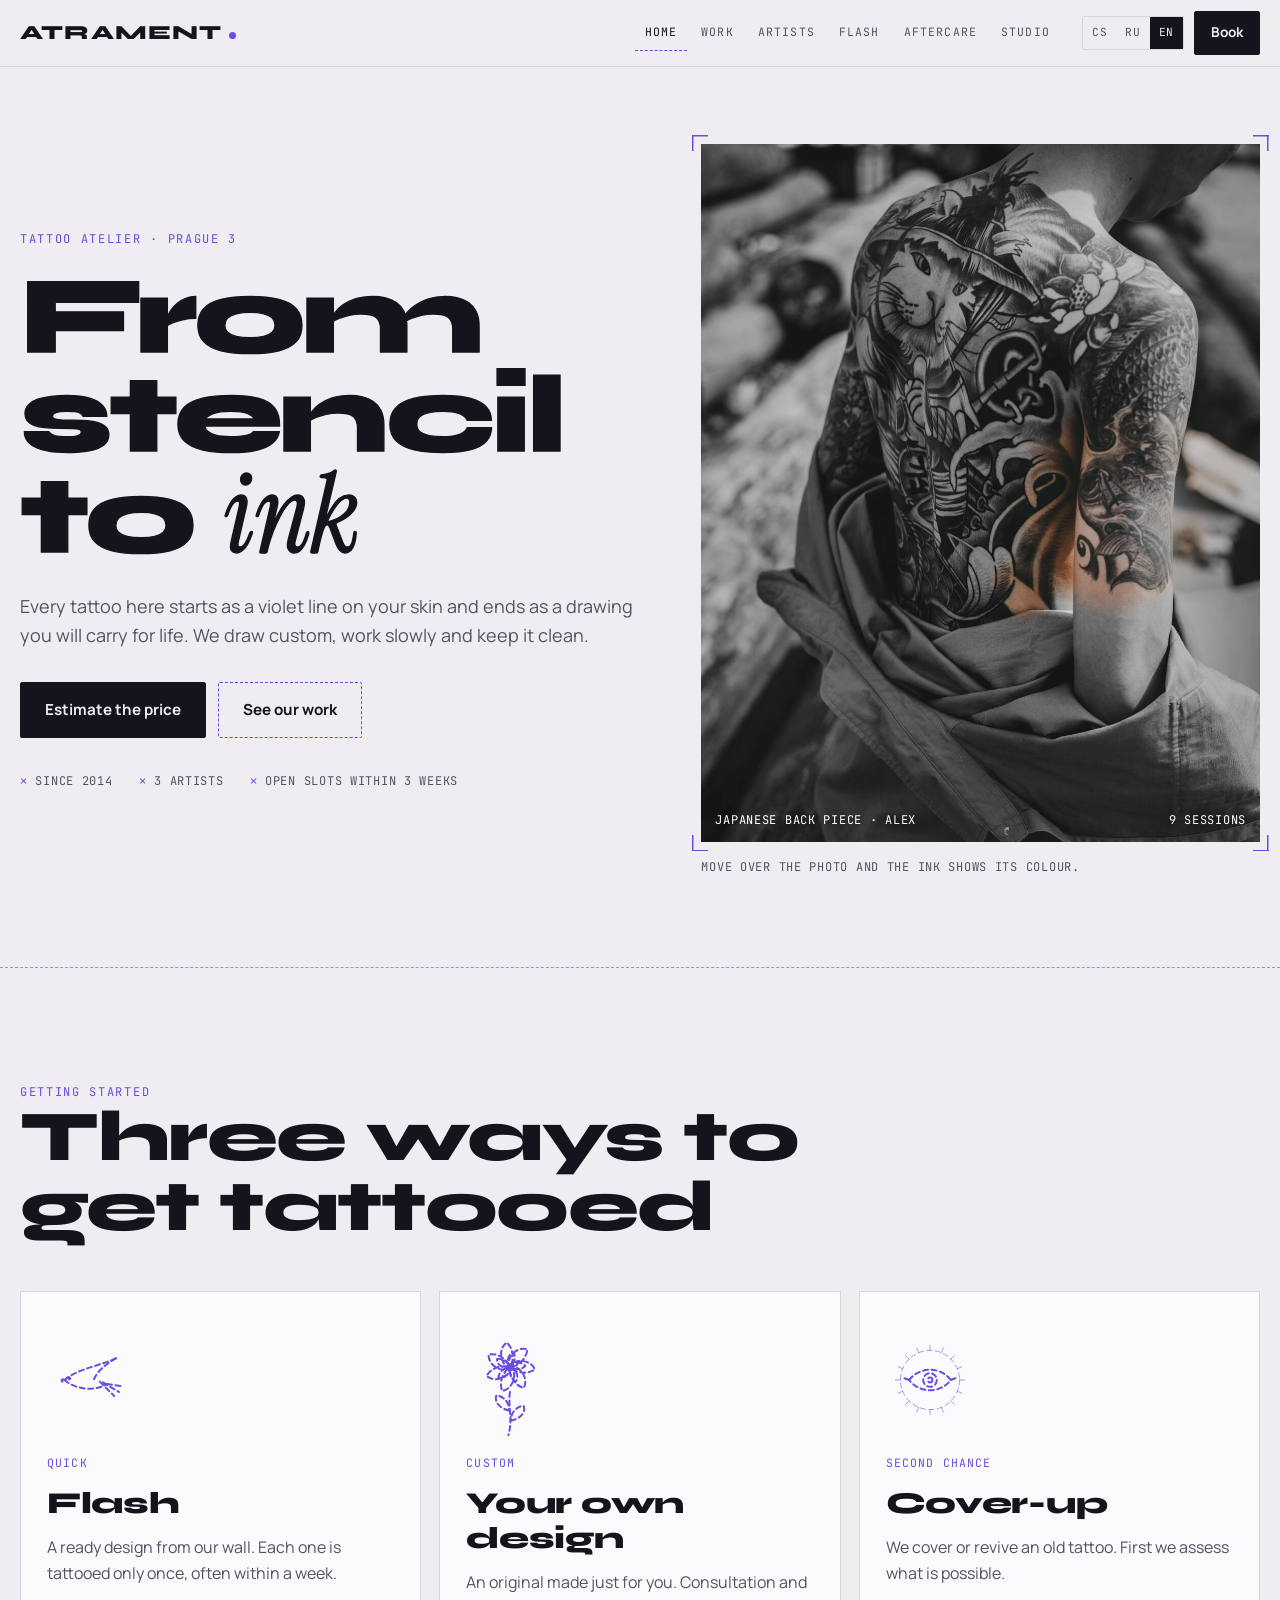
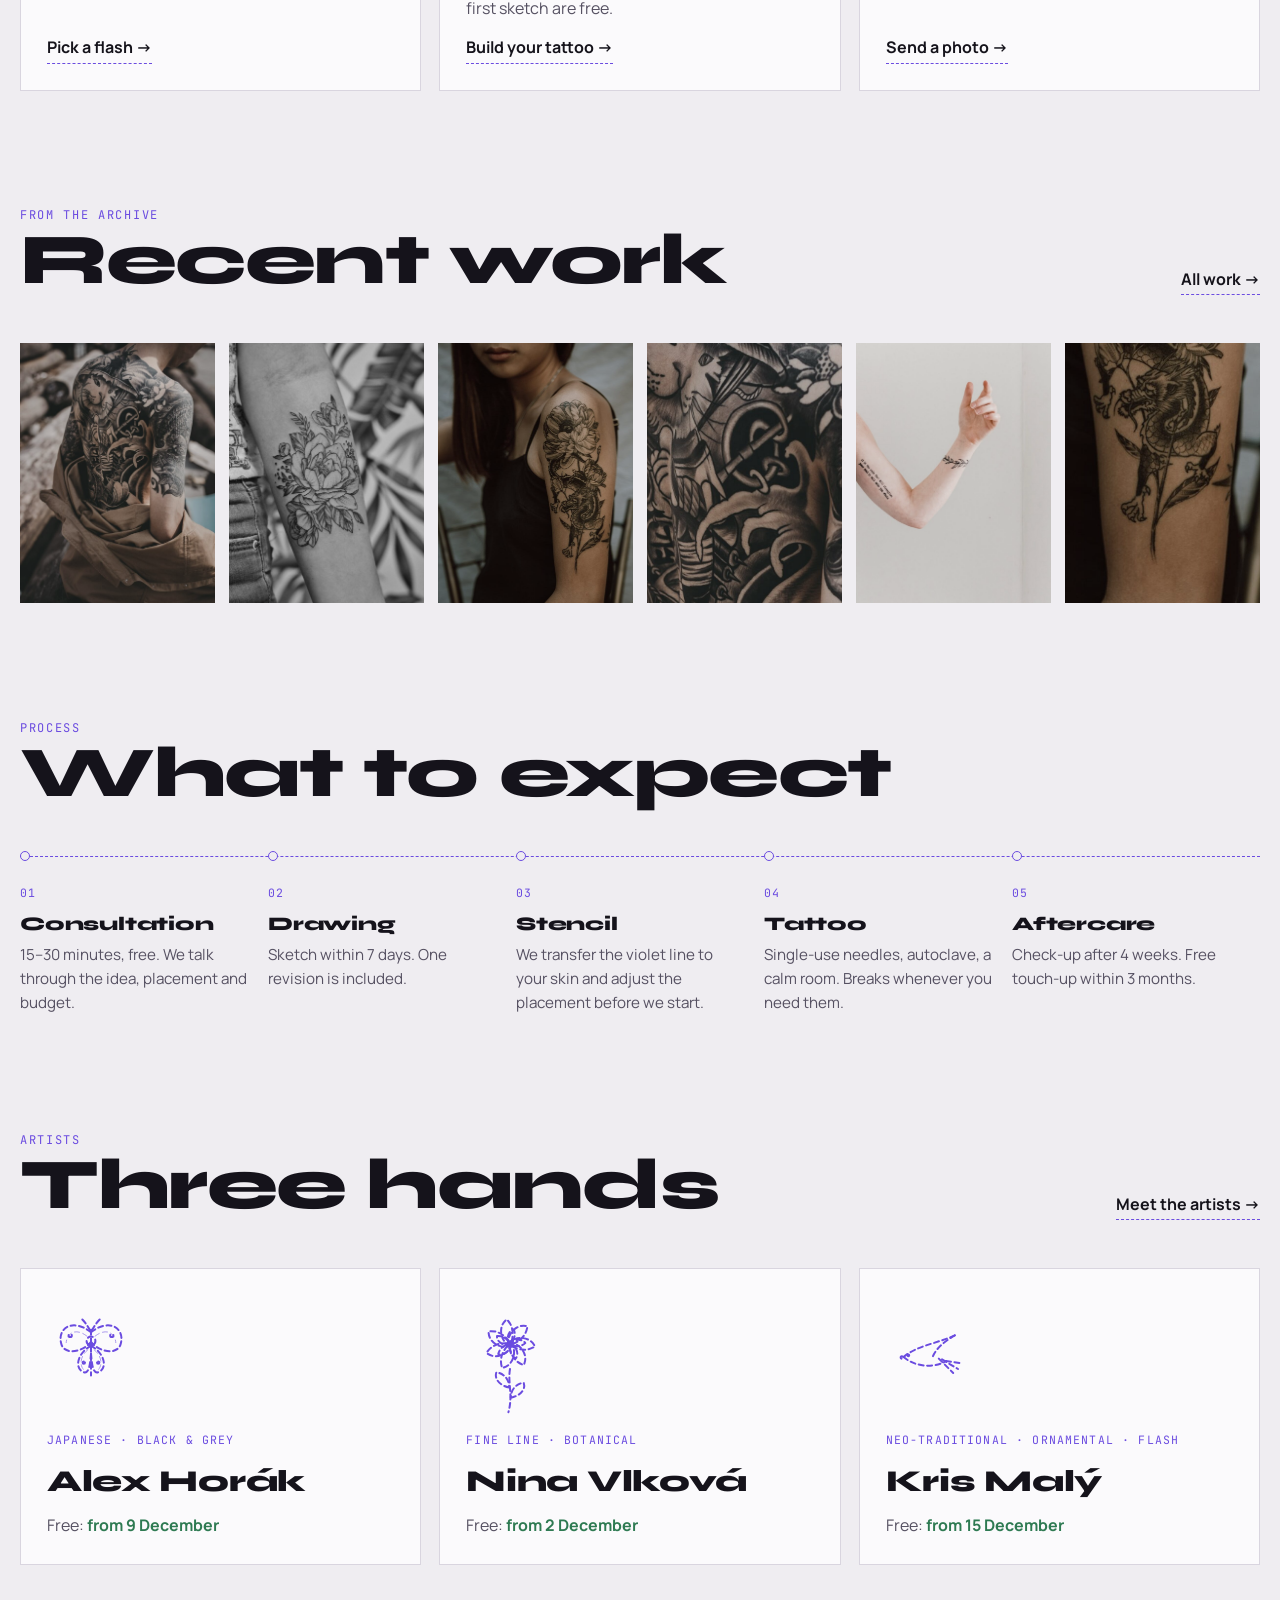
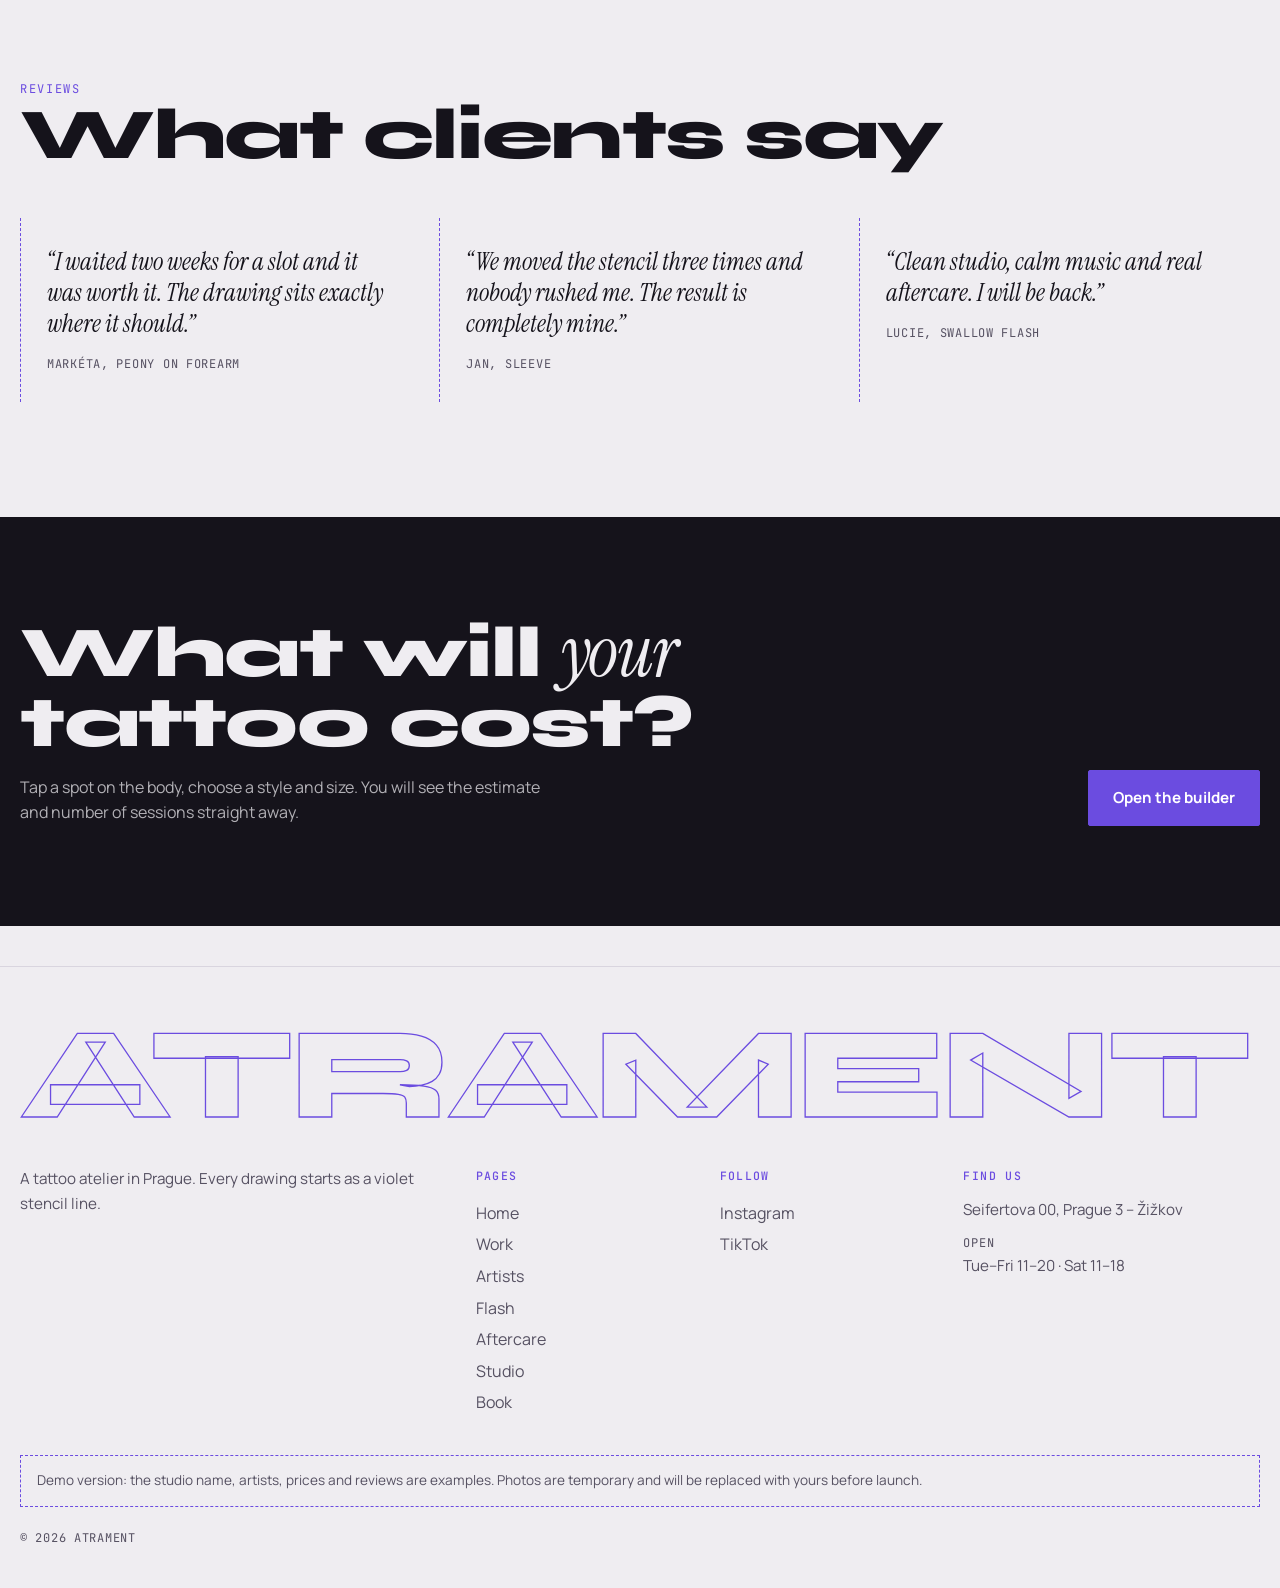
==== atrament/index.html @ 7d3542bd "Add multi-page "Atrament" tattoo atelier site Seven pages sharing one design system built on the ste" ====
<!doctype html>
<html lang="cs">
<head>
<meta charset="utf-8">
<meta name="viewport" content="width=device-width,initial-scale=1,viewport-fit=cover">
<title>Atrament</title>
<meta name="claude:viewport-fit-sides" content="cover">
<meta name="description" content="Atrament – tetovací ateliér v Praze 3. Kresby na míru, flash, cover-up. Spočítejte si cenu tetování online.">
<link rel="preconnect" href="https://fonts.googleapis.com"><link rel="preconnect" href="https://fonts.gstatic.com" crossorigin>
<link rel="stylesheet" href="https://fonts.googleapis.com/css2?family=Instrument+Serif:ital@0;1&family=JetBrains+Mono:wght@400;500&family=Manrope:wght@400;500;600;700&family=Syne:wght@700;800&display=swap">
<link rel="stylesheet" href="assets/site.css">
</head>
<body data-page="home">
<div id="hdr"></div>
<main>
  <section class="wrap hero">
    <div>
      <p class="kick" data-i="home.kick">Tetovací ateliér · Praha 3</p>
      <h1 class="inkfill" data-i="home.h1">Od stencilu<br>k <em>inkoustu</em></h1>
      <p class="lead" data-i="home.lead"></p>
      <div class="hero-actions">
        <a class="btn" href="rezervace.html" data-i="home.cta1">Spočítat cenu</a>
        <a class="btn line" href="prace.html" data-i="home.cta2">Prohlédnout práce</a>
      </div>
      <p class="hero-facts mono" id="facts"></p>
    </div>
    <figure style="margin:0">
      <div class="reg">
        <div class="reveal" id="reveal">
          <img class="bw" src="img/hero.jpg" alt="" style="object-position:50% 28%">
          <img class="col" id="revealCol" src="img/hero.jpg" alt="Japonský hřbet a rukáv" style="object-position:50% 28%">
          <div class="reveal-cap mono"><span data-i="home.cap_l"></span><span data-i="home.cap_r"></span></div>
        </div>
      </div>
      <figcaption class="hint mono" data-i="home.hint"></figcaption>
    </figure>
  </section>

  <hr class="rule">

  <section class="wrap section">
    <div class="section-head"><div><p class="kick" data-i="home.paths_kick"></p><h2 data-i="home.paths_h"></h2></div></div>
    <div class="paths">
      <a class="path" href="flash.html"><div class="art" data-art="swallow"></div><span class="tag" data-i="home.p1_tag"></span><h3 data-i="home.p1_h"></h3><p data-i="home.p1_p"></p><span class="go link" data-i="home.p1_go"></span></a>
      <a class="path" href="rezervace.html"><div class="art" data-art="peony"></div><span class="tag" data-i="home.p2_tag"></span><h3 data-i="home.p2_h"></h3><p data-i="home.p2_p"></p><span class="go link" data-i="home.p2_go"></span></a>
      <a class="path" href="rezervace.html"><div class="art" data-art="eye"></div><span class="tag" data-i="home.p3_tag"></span><h3 data-i="home.p3_h"></h3><p data-i="home.p3_p"></p><span class="go link" data-i="home.p3_go"></span></a>
    </div>
  </section>

  <section class="wrap section" style="padding-top:0">
    <div class="section-head"><div><p class="kick" data-i="home.works_kick"></p><h2 data-i="home.works_h"></h2></div><a class="link" href="prace.html" data-i="home.works_all"></a></div>
    <div class="strip" id="strip"></div>
  </section>

  <section class="wrap section" style="padding-top:0">
    <div class="section-head"><div><p class="kick" data-i="home.proc_kick"></p><h2 data-i="home.proc_h"></h2></div></div>
    <ol class="steps" id="steps"></ol>
  </section>

  <section class="wrap section" style="padding-top:0">
    <div class="section-head"><div><p class="kick" data-i="home.art_kick"></p><h2 data-i="home.art_h"></h2></div><a class="link" href="mistri.html" data-i="home.art_all"></a></div>
    <div class="paths" id="team"></div>
  </section>

  <section class="wrap section" style="padding-top:0">
    <div class="section-head"><div><p class="kick" data-i="home.rev_kick"></p><h2 data-i="home.rev_h"></h2></div></div>
    <div class="quotes" id="quotes"></div>
  </section>

  <section class="cta-band">
    <div class="wrap in">
      <div><h2 data-i="home.cta_h"></h2><p data-i="home.cta_p"></p></div>
      <a class="btn" href="rezervace.html" data-i="home.cta_btn"></a>
    </div>
  </section>
</main>
<div id="ftr"></div>

<script src="assets/i18n.js"></script>
<script src="assets/art.js"></script>
<script>
window.renderPage=function(t,lang){
  var A=window.ATR,h=t.home,Q={cs:["„","“"],ru:["«","»"],en:["“","”"]}[lang];
  document.querySelectorAll("[data-art]").forEach(function(el){el.innerHTML=ART(el.getAttribute("data-art"));});
  document.getElementById("facts").innerHTML=h.facts.map(function(f){return "<span>"+f+"</span>";}).join("");
  var pick=["sleeve","peony","floral","cat","botanic","dragon"];
  document.getElementById("strip").innerHTML=pick.map(function(id){var w=A.data.works.filter(function(x){return x.id===id;})[0];return '<a href="prace.html#'+id+'" aria-label="'+A.esc(t.workData[id][0])+'"><img src="img/'+w.img+'" alt="'+A.esc(t.workData[id][0])+'" loading="lazy"></a>';}).join("");
  document.getElementById("steps").innerHTML=h.steps.map(function(s,i){return '<li><span class="n">0'+(i+1)+'</span><h3>'+s[0]+'</h3><p>'+s[1]+'</p></li>';}).join("");
  document.getElementById("team").innerHTML=A.data.artists.map(function(a){var d=t.artistData[a.id];return '<a class="path" href="mistri.html#'+a.id+'"><div class="art">'+ART(a.motif)+'</div><span class="tag">'+d.role+'</span><h3>'+a.name+'</h3><p>'+h.free_from+': <b style="color:var(--ok)">'+d.free+'</b></p></a>';}).join("");
  document.getElementById("quotes").innerHTML=h.reviews.map(function(q){return '<figure class="quote" style="margin:0"><p>'+Q[0]+q[0]+Q[1]+'</p><footer class="mono">'+q[1]+'</footer></figure>';}).join("");
  initReveal();
};
var revealOn=false;
function initReveal(){
  if(revealOn)return;revealOn=true;
  var box=document.getElementById("reveal"),col=document.getElementById("revealCol");
  var reduce=window.matchMedia&&matchMedia("(prefers-reduced-motion: reduce)").matches;
  var hovering=false,t0=performance.now();
  function set(x,y){col.style.setProperty("--x",x+"px");col.style.setProperty("--y",y+"px");}
  box.addEventListener("pointermove",function(e){var r=box.getBoundingClientRect();hovering=true;set(e.clientX-r.left,e.clientY-r.top);});
  box.addEventListener("pointerleave",function(){hovering=false;});
  if(reduce)return;
  (function drift(now){if(!hovering){var r=box.getBoundingClientRect(),k=(now-t0)/1000;set(r.width*(.55+.2*Math.sin(k*.55)),r.height*(.42+.18*Math.cos(k*.43)));}requestAnimationFrame(drift);})(t0);
}
</script>
<script src="assets/site.js"></script>
</body>
</html>
---- atrament/assets/site.css ----
/* Layout: a stencil transfer sheet. Editorial grid, registration marks around images,
   violet transfer lines that get "inked" black on interaction. */
:root{
  --ground:#efedf1; --paper:#fbfafc; --ink:#15131b; --ink-2:#565162; --line:#d9d5df;
  --stencil:#6b4ce0; --stencil-soft:#6b4ce01f; --ok:#2e7a52; --muted:#a29cad;
  --f-display:'Syne','Arial Black',system-ui,sans-serif;
  --f-serif:'Instrument Serif',Georgia,'Times New Roman',serif;
  --f-body:'Manrope',system-ui,-apple-system,'Segoe UI',sans-serif;
  --f-mono:'JetBrains Mono',ui-monospace,'SFMono-Regular',Menlo,monospace;
  --maxw:1240px;
  color-scheme:light;
}
@media (prefers-color-scheme:dark){
  :root:not([data-theme="light"]){--ground:#121017;--paper:#1b1822;--ink:#eeebf4;--ink-2:#a8a2b5;--line:#2e2a39;--stencil:#9c86ff;--stencil-soft:#9c86ff26;--ok:#5cc28c;--muted:#615b6e;color-scheme:dark}
}
:root[data-theme="dark"]{--ground:#121017;--paper:#1b1822;--ink:#eeebf4;--ink-2:#a8a2b5;--line:#2e2a39;--stencil:#9c86ff;--stencil-soft:#9c86ff26;--ok:#5cc28c;--muted:#615b6e;color-scheme:dark}

*,*::before,*::after{box-sizing:border-box}
html{scroll-behavior:smooth;-webkit-text-size-adjust:100%}
body{margin:0;background:var(--ground);color:var(--ink);font:400 16px/1.6 var(--f-body);overflow-x:hidden}
body::before{content:"";position:fixed;inset:0 0 auto;height:env(safe-area-inset-top,0px);z-index:60;background:var(--ground)}
img{max-width:100%;display:block}
a{color:inherit}
button,input,select,textarea{font:inherit;color:inherit}
:focus-visible{outline:2px dashed var(--stencil);outline-offset:3px}
h1,h2,h3{font-family:var(--f-display);font-weight:800;letter-spacing:-.02em;line-height:.98;margin:0;text-wrap:balance}
h2{font-size:clamp(2.2rem,5.6vw,4.6rem)}
h3{font-size:1.35rem;letter-spacing:-.01em;line-height:1.15}
p{margin:0}
em.s,.serif{font-family:var(--f-serif);font-style:italic;font-weight:400;letter-spacing:0}

.wrap{width:100%;padding-left:max(16px,env(safe-area-inset-left,0px),calc((100% - var(--maxw))/2));padding-right:max(16px,env(safe-area-inset-right,0px),calc((100% - var(--maxw))/2))}
.mono{font-family:var(--f-mono);font-size:.75rem;letter-spacing:.06em;text-transform:uppercase}
.kick{font-family:var(--f-mono);font-size:.75rem;letter-spacing:.14em;text-transform:uppercase;color:var(--stencil)}
.lead{font-size:1.125rem;color:var(--ink-2);max-width:60ch}
.section{padding-block:clamp(64px,9vw,120px)}
.section-head{display:grid;grid-template-columns:minmax(0,1fr) auto;align-items:end;gap:24px;margin-bottom:clamp(28px,4vw,48px)}
.section-head .lead{margin-top:14px}
.rule{border:0;border-top:1px dashed var(--stencil);opacity:.6;margin:0}

/* buttons */
.btn{display:inline-flex;align-items:center;justify-content:center;gap:10px;padding:15px 24px;border-radius:2px;border:1.5px solid var(--ink);background:var(--ink);color:var(--ground);font-weight:700;font-size:.95rem;text-decoration:none;cursor:pointer;transition:background .25s,border-color .25s,color .25s,transform .25s}
.btn:hover{background:var(--stencil);border-color:var(--stencil);color:#fff}
.btn.line{background:transparent;color:var(--ink);border:1.5px dashed var(--stencil)}
.btn.line:hover{border-style:solid;border-color:var(--ink);background:var(--ink);color:var(--ground)}
.btn.small{padding:10px 16px;font-size:.85rem}
.btn[disabled]{opacity:.45;cursor:not-allowed}
.link{font-weight:700;text-decoration:none;border-bottom:1.5px dashed var(--stencil);padding-bottom:2px}
.link:hover{border-bottom-style:solid;border-color:var(--ink)}

/* registration marks around framed images */
.reg{position:relative}
.reg::after{content:"";position:absolute;inset:-9px;pointer-events:none;
  background:
   linear-gradient(var(--stencil),var(--stencil)) left top/16px 1.5px no-repeat,
   linear-gradient(var(--stencil),var(--stencil)) left top/1.5px 16px no-repeat,
   linear-gradient(var(--stencil),var(--stencil)) right top/16px 1.5px no-repeat,
   linear-gradient(var(--stencil),var(--stencil)) right top/1.5px 16px no-repeat,
   linear-gradient(var(--stencil),var(--stencil)) left bottom/16px 1.5px no-repeat,
   linear-gradient(var(--stencil),var(--stencil)) left bottom/1.5px 16px no-repeat,
   linear-gradient(var(--stencil),var(--stencil)) right bottom/16px 1.5px no-repeat,
   linear-gradient(var(--stencil),var(--stencil)) right bottom/1.5px 16px no-repeat}

/* stencil -> ink headline fill */
.inkfill{color:transparent;-webkit-text-stroke:1.3px var(--stencil);
  background:linear-gradient(90deg,var(--ink) 0 50%,transparent 50% 100%);background-size:200% 100%;background-position:100% 0;
  -webkit-background-clip:text;background-clip:text;animation:inkin 1.9s .25s cubic-bezier(.65,.05,.25,1) forwards}
@keyframes inkin{to{background-position:0 0;-webkit-text-stroke-color:transparent}}

/* header */
.hdr{position:sticky;top:env(safe-area-inset-top,0px);z-index:50;background:color-mix(in srgb,var(--ground) 88%,transparent);backdrop-filter:blur(10px);-webkit-backdrop-filter:blur(10px);border-bottom:1px solid var(--line)}
.hdr-in{display:flex;align-items:center;gap:22px;min-height:66px}
.logo{font-family:var(--f-display);font-weight:800;font-size:1.25rem;letter-spacing:.06em;text-decoration:none;display:inline-flex;align-items:baseline;gap:6px}
.logo i{width:7px;height:7px;border-radius:50%;background:var(--stencil);display:inline-block}
.nav{display:flex;gap:4px;margin-left:auto;align-items:center}
.nav a{font-family:var(--f-mono);font-size:.72rem;letter-spacing:.1em;text-transform:uppercase;text-decoration:none;padding:8px 10px;color:var(--ink-2);border-bottom:1.5px solid transparent}
.nav a:hover{color:var(--ink)}
.nav a[aria-current="page"]{color:var(--ink);border-bottom:1.5px dashed var(--stencil)}
.hdr-tools{display:flex;align-items:center;gap:10px}
.lang{display:flex;border:1px solid var(--line);border-radius:2px}
.lang button{background:none;border:0;padding:7px 9px;font-family:var(--f-mono);font-size:.7rem;letter-spacing:.06em;cursor:pointer;color:var(--ink-2)}
.lang button[aria-pressed="true"]{background:var(--ink);color:var(--ground)}
.mnav{position:fixed;left:0;right:0;bottom:0;top:calc(env(safe-area-inset-top,0px) + 67px);z-index:49;background:var(--ground);overflow:auto;padding-block:20px 40px}
.mnav-in{display:grid}
.mnav a{font-family:var(--f-display);font-weight:800;font-size:clamp(2rem,9vw,2.6rem);letter-spacing:-.02em;text-decoration:none;padding:8px 0;border-bottom:1px dashed var(--line)}
.mnav a[aria-current="page"],.mnav .mnav-book{color:var(--stencil)}
body.menu-open{overflow:hidden}
.mnav-lang{margin-top:28px;justify-self:start}
@media (max-width:420px){.hdr-tools .lang{display:none}}
.menu-btn{display:none;background:none;border:1.5px dashed var(--stencil);padding:8px 12px;font-family:var(--f-mono);font-size:.72rem;letter-spacing:.1em;text-transform:uppercase;cursor:pointer}

/* footer */
.ftr{border-top:1px solid var(--line);padding-block:56px 40px;margin-top:40px}
.ftr-word{overflow:hidden;white-space:nowrap;font-family:var(--f-display);font-weight:800;font-size:clamp(2rem,10.2vw,8.6rem);line-height:.8;letter-spacing:-.03em;color:transparent;-webkit-text-stroke:1.3px var(--stencil);margin-bottom:40px;user-select:none}
.ftr-grid{display:grid;grid-template-columns:2fr 1fr 1fr 1.4fr;gap:32px}
.ftr-grid h4{font-family:var(--f-mono);font-size:.72rem;letter-spacing:.12em;text-transform:uppercase;color:var(--stencil);margin:0 0 12px;font-weight:500}
.ftr-grid a{display:block;text-decoration:none;color:var(--ink-2);padding:3px 0}
.ftr-grid a:hover{color:var(--ink)}
.ftr-grid p{color:var(--ink-2);font-size:.95rem}
.demo-note{margin-top:36px;padding:14px 16px;border:1px dashed var(--stencil);color:var(--ink-2);font-size:.85rem}

/* page wipe transition */
.wipe{position:fixed;inset:0;z-index:100;pointer-events:none;background:var(--ink);transform:translateY(101%);visibility:hidden}
html.leaving .wipe{visibility:visible}
.wipe::before{content:"";position:absolute;left:0;right:0;top:-3px;border-top:3px dashed var(--stencil)}
html.leaving .wipe{transform:translateY(0);transition:transform .42s cubic-bezier(.7,0,.3,1)}

/* cursor ring */
.ring{position:fixed;left:0;top:0;width:34px;height:34px;margin:-17px 0 0 -17px;border:1.5px dashed var(--stencil);border-radius:50%;pointer-events:none;z-index:90;transition:width .2s,height .2s,margin .2s,background .2s,border-color .2s;opacity:0}
.ring.on{opacity:1}
.ring.hot{width:58px;height:58px;margin:-29px 0 0 -29px;background:var(--stencil-soft);border-style:solid}

/* ---------- HOME ---------- */
.hero{display:grid;grid-template-columns:minmax(0,1.05fr) minmax(0,.95fr);gap:clamp(28px,5vw,72px);align-items:center;padding-block:clamp(40px,6vw,84px) clamp(56px,7vw,96px)}
.hero h1{font-size:clamp(3rem,8.6vw,7.4rem);line-height:.9;letter-spacing:-.035em;margin-top:18px}
.hero h1 em{font-family:var(--f-serif);font-weight:400;font-style:italic;letter-spacing:-.01em}
.hero .lead{margin-top:26px}
.hero-actions{display:flex;flex-wrap:wrap;gap:12px;margin-top:32px}
.hero-facts{display:flex;flex-wrap:wrap;gap:8px 26px;margin-top:34px;color:var(--ink-2)}
.hero-facts span::before{content:"✕ ";color:var(--stencil)}
.reveal{position:relative;aspect-ratio:4/5;max-width:100%;overflow:hidden;background:var(--paper);touch-action:pan-y}
.reveal img{position:absolute;inset:0;width:100%;height:100%;object-fit:cover}
.reveal .bw{filter:grayscale(1) contrast(1.06) brightness(1.02)}
.reveal .col{--x:62%;--y:38%;
  -webkit-mask-image:radial-gradient(circle 150px at var(--x) var(--y),#000 55%,transparent 72%),radial-gradient(circle 70px at calc(var(--x) + 95px) calc(var(--y) - 55px),#000 45%,transparent 72%),radial-gradient(circle 48px at calc(var(--x) - 92px) calc(var(--y) + 80px),#000 45%,transparent 72%);
          mask-image:radial-gradient(circle 150px at var(--x) var(--y),#000 55%,transparent 72%),radial-gradient(circle 70px at calc(var(--x) + 95px) calc(var(--y) - 55px),#000 45%,transparent 72%),radial-gradient(circle 48px at calc(var(--x) - 92px) calc(var(--y) + 80px),#000 45%,transparent 72%)}
.reveal-cap{position:absolute;left:14px;right:14px;bottom:12px;display:flex;justify-content:space-between;gap:10px;color:#fff;text-shadow:0 1px 6px #0008;z-index:2}
.hint{margin-top:16px;color:var(--ink-2)}

.paths{display:grid;grid-template-columns:repeat(3,minmax(0,1fr));gap:18px}
.path{display:flex;flex-direction:column;gap:14px;padding:28px 26px 26px;background:var(--paper);border:1px solid var(--line);text-decoration:none;position:relative;transition:border-color .25s,transform .25s}
.path:hover{border-color:var(--stencil);transform:translateY(-3px)}
.path .tag{font-family:var(--f-mono);font-size:.72rem;letter-spacing:.1em;text-transform:uppercase;color:var(--stencil)}
.path h3{font-size:1.9rem}
.path p{color:var(--ink-2)}
.path .go{margin-top:auto;font-weight:700;align-self:flex-start}
.path .art{height:120px}
.path svg{height:100%;width:auto}

.strip{display:grid;grid-template-columns:repeat(6,minmax(0,1fr));gap:14px}
.strip a{display:block;aspect-ratio:3/4;overflow:hidden;background:var(--paper)}
.strip img{width:100%;height:100%;object-fit:cover;transition:transform .6s,filter .6s;filter:grayscale(.35)}
.strip a:hover img{transform:scale(1.06);filter:none}

.steps{list-style:none;margin:0;padding:0;display:grid;grid-template-columns:repeat(5,minmax(0,1fr));border-top:1.5px dashed var(--stencil)}
.steps li{padding:22px 18px 0 0;position:relative}
.steps li::before{content:"";position:absolute;top:-6px;left:0;width:10px;height:10px;border-radius:50%;background:var(--ground);border:1.5px solid var(--stencil)}
.steps .n{font-family:var(--f-mono);font-size:.72rem;color:var(--stencil);letter-spacing:.08em}
.steps h3{margin:8px 0 8px;font-size:1.2rem}
.steps p{color:var(--ink-2);font-size:.95rem}

.quotes{display:grid;grid-template-columns:repeat(3,minmax(0,1fr));gap:18px}
.quote{padding:28px 26px;border-left:1.5px dashed var(--stencil)}
.quote p{font-family:var(--f-serif);font-style:italic;font-size:1.55rem;line-height:1.25}
.quote footer{margin-top:16px;color:var(--ink-2)}

.cta-band{background:var(--ink);color:var(--ground);padding-block:clamp(56px,8vw,100px)}
.cta-band .in{display:grid;grid-template-columns:minmax(0,1.3fr) auto;gap:32px;align-items:end}
.cta-band h2 em{font-family:var(--f-serif);font-weight:400;font-style:italic}
.cta-band p{color:color-mix(in srgb,var(--ground) 72%,transparent);margin-top:16px;max-width:52ch}
.cta-band .btn{background:var(--stencil);border-color:var(--stencil);color:#fff}
.cta-band .btn:hover{background:var(--ground);color:var(--ink);border-color:var(--ground)}

/* ---------- WORKS ---------- */
.page-head{padding-block:clamp(40px,6vw,80px) clamp(24px,3vw,40px)}
.page-head h1{font-size:clamp(3rem,10vw,8rem);letter-spacing:-.04em;margin-top:14px}
.page-head .lead{margin-top:18px}
.filters{display:flex;flex-wrap:wrap;gap:8px;margin-bottom:28px}
.chip{background:transparent;border:1.5px dashed var(--line);padding:9px 15px;border-radius:2px;cursor:pointer;font-weight:600;font-size:.9rem;color:var(--ink-2)}
.chip:hover{border-color:var(--stencil);color:var(--ink)}
.chip[aria-pressed="true"]{background:var(--ink);color:var(--ground);border:1.5px solid var(--ink)}
.chip .c{font-family:var(--f-mono);font-size:.7rem;opacity:.7;margin-left:6px}
.masonry{columns:3 280px;column-gap:18px}
.work{break-inside:avoid;margin:0 0 18px;display:block;width:100%;padding:0;border:0;background:var(--paper);cursor:zoom-in;text-align:left}
.work img{width:100%;height:auto;transition:filter .5s}
.work:hover img{filter:contrast(1.08)}
.work .meta{display:flex;justify-content:space-between;gap:12px;padding:12px 2px 4px;background:var(--ground)}
.work .meta b{font-weight:700;font-size:.95rem}
.work .meta span{color:var(--ink-2);white-space:nowrap}
.lightbox{border:0;padding:0;background:transparent;max-width:min(1100px,94vw);width:100%;color:var(--ground)}
.lightbox::backdrop{background:color-mix(in srgb,#0d0b12 92%,transparent)}
.lb{display:grid;grid-template-columns:minmax(0,1.5fr) minmax(0,1fr);gap:24px;align-items:center;background:#0d0b12;padding:18px;color:#eeebf4}
.lb img{width:100%;max-height:78vh;object-fit:contain}
.lb h3{font-size:1.8rem;color:#fff}
.lb dl{display:grid;grid-template-columns:auto 1fr;gap:6px 16px;margin:18px 0 22px}
.lb dt{font-family:var(--f-mono);font-size:.72rem;letter-spacing:.08em;text-transform:uppercase;color:#9c86ff}
.lb dd{margin:0}
.lb-nav{display:flex;gap:8px;flex-wrap:wrap}
.lb-nav button{background:transparent;border:1.5px dashed #9c86ff;color:#fff;padding:9px 14px;cursor:pointer}
.lb-nav button:hover{border-style:solid}

/* ---------- ARTISTS ---------- */
.artist{display:grid;grid-template-columns:minmax(0,.8fr) minmax(0,1.2fr) minmax(0,1fr);gap:clamp(20px,4vw,48px);padding-block:44px;border-top:1px dashed var(--stencil);align-items:start}
.artist .sig{background:var(--paper);border:1px solid var(--line);aspect-ratio:1/1;display:flex;align-items:center;justify-content:center;padding:26px}
.artist .sig svg{height:100%;width:auto}
.artist h2{font-size:clamp(2.4rem,5vw,3.8rem)}
.artist .role{margin-top:10px;color:var(--stencil)}
.artist p.bio{margin-top:18px;color:var(--ink-2);max-width:56ch}
.facts{display:grid;grid-template-columns:auto 1fr;gap:8px 18px;margin:22px 0 24px;font-size:.95rem}
.facts dt{font-family:var(--f-mono);font-size:.72rem;letter-spacing:.08em;text-transform:uppercase;color:var(--ink-2);padding-top:3px}
.facts dd{margin:0;font-variant-numeric:tabular-nums}
.facts .free{color:var(--ok);font-weight:700}
.artist .mini{display:grid;grid-template-columns:repeat(2,minmax(0,1fr));gap:10px}
.artist .mini a{aspect-ratio:1/1;overflow:hidden;display:block}
.artist .mini img{width:100%;height:100%;object-fit:cover}

/* ---------- FLASH / art strokes ---------- */
.art path,.art circle{fill:none;stroke:var(--stencil);stroke-width:2;stroke-dasharray:5 3.5;stroke-linecap:round;stroke-linejoin:round;vector-effect:non-scaling-stroke;transition:stroke .45s,stroke-dasharray .45s}
.art .th{stroke-width:1;opacity:.55}
.inked .art path,.inked .art circle,.art.inked path,.art.inked circle{stroke:var(--ink);stroke-dasharray:none}
a:hover .art path,a:hover .art circle,a:focus-visible .art path,a:focus-visible .art circle,.artist .sig:hover path,.artist .sig:hover circle{stroke:var(--ink);stroke-dasharray:none}
.lb .btn{background:#9c86ff;border-color:#9c86ff;color:#fff}
.lb .btn:hover{background:#fff;border-color:#fff;color:#0d0b12}
.flash-grid{display:grid;grid-template-columns:repeat(auto-fill,minmax(240px,1fr));gap:18px}
.fcard{background:var(--paper);border:1px solid var(--line);display:flex;flex-direction:column;position:relative;transition:border-color .3s}
.fcard:hover{border-color:var(--stencil)}
.fcard:hover .art path,.fcard:hover .art circle,.fcard:focus-within .art path,.fcard:focus-within .art circle{stroke:var(--ink);stroke-dasharray:none}
.fcard .art{height:220px;display:flex;align-items:center;justify-content:center;padding:22px 16px 6px}
.fcard .art svg{height:100%;width:auto;max-width:100%;overflow:visible}
.fcard .no{position:absolute;top:12px;left:14px}
.fcard .st{position:absolute;top:12px;right:14px;font-family:var(--f-mono);font-size:.68rem;letter-spacing:.08em;text-transform:uppercase;padding:3px 8px;border:1px solid var(--ok);color:var(--ok)}
.fcard.taken .st{border-color:var(--muted);color:var(--muted)}
.fcard.taken .art{opacity:.45}
.fcard .body{padding:14px 16px 16px;border-top:1px dashed var(--line);display:grid;gap:10px}
.fcard .row{display:grid;gap:4px}
.fcard h3{font-size:1.25rem}
.fcard .price{font-family:var(--f-mono);font-weight:500;font-variant-numeric:tabular-nums}
.fcard .sub{color:var(--ink-2);font-size:.9rem}

/* ---------- BOOKING ---------- */
.book{display:grid;grid-template-columns:minmax(0,1.35fr) minmax(0,.9fr);gap:clamp(24px,4vw,56px);align-items:start}
.step{padding-block:28px;border-top:1px dashed var(--stencil)}
.step:first-child{border-top:0;padding-top:0}
.step-h{display:flex;align-items:baseline;gap:14px;margin-bottom:18px}
.step-h h2{font-size:clamp(1.6rem,3vw,2.2rem)}
.bodymap{display:grid;grid-template-columns:minmax(0,220px) minmax(0,1fr);gap:24px;align-items:center}
.bodymap svg{width:100%;height:auto;max-height:440px}
.zone{fill:var(--stencil-soft);stroke:var(--stencil);stroke-width:1.5;stroke-dasharray:4 3;cursor:pointer;transition:fill .2s,stroke .2s}
.zone:hover{fill:color-mix(in srgb,var(--stencil) 35%,transparent)}
.zone.sel{fill:var(--ink);stroke:var(--ink);stroke-dasharray:none}
.figure-static{fill:none;stroke:var(--line);stroke-width:1.5}
.side-toggle{display:flex;gap:6px;margin-bottom:12px}
.zone-list{display:flex;flex-wrap:wrap;gap:8px}
.optgrid{display:flex;flex-wrap:wrap;gap:8px}
.size{display:grid;gap:12px}
.size output{font-family:var(--f-display);font-weight:800;font-size:2.4rem;letter-spacing:-.02em;font-variant-numeric:tabular-nums}
.size .cmp{color:var(--ink-2)}
input[type=range]{width:100%;accent-color:var(--stencil)}
.form-grid{display:grid;grid-template-columns:repeat(2,minmax(0,1fr));gap:14px}
.field{display:grid;gap:6px}
.field.full{grid-column:1/-1}
.field label{font-family:var(--f-mono);font-size:.72rem;letter-spacing:.08em;text-transform:uppercase;color:var(--ink-2)}
.field input,.field textarea,.field select{background:var(--paper);border:1px solid var(--line);border-bottom:1.5px solid var(--ink);padding:12px 12px;border-radius:2px;width:100%}
.field textarea{min-height:110px;resize:vertical}
.field input:focus,.field textarea:focus,.field select:focus{outline:none;border-color:var(--stencil)}
.check.full{grid-column:1/-1}
.check{display:flex;gap:10px;align-items:flex-start;color:var(--ink-2);font-size:.92rem}
.check input{margin-top:4px;accent-color:var(--stencil)}
.summary{position:sticky;top:calc(env(safe-area-inset-top,0px) + 86px);background:var(--paper);border:1px solid var(--line);padding:26px 24px}
.summary h2{font-size:1.5rem}
.sum-list{display:grid;grid-template-columns:auto 1fr;gap:10px 16px;margin:20px 0;font-size:.95rem}
.sum-list dt{font-family:var(--f-mono);font-size:.7rem;letter-spacing:.08em;text-transform:uppercase;color:var(--ink-2);padding-top:3px}
.sum-list dd{margin:0;text-align:right;font-weight:600}
.estimate{border-top:1.5px dashed var(--stencil);border-bottom:1.5px dashed var(--stencil);padding:16px 0;margin-bottom:18px}
.estimate .v{font-family:var(--f-display);font-weight:800;font-size:clamp(1.9rem,3.4vw,2.6rem);letter-spacing:-.02em;font-variant-numeric:tabular-nums;line-height:1.05}
.estimate .s{color:var(--ink-2);font-size:.9rem;margin-top:6px}
.summary .btn{width:100%}
.sent{display:none;margin-top:16px;padding:16px;border:1.5px solid var(--ok);color:var(--ink)}
.sent.show{display:block}
.sent b{color:var(--ok)}
.copyrow{display:flex;gap:8px;margin-top:10px}

/* ---------- CARE ---------- */
.heal{display:grid;grid-template-columns:minmax(0,.9fr) minmax(0,1.1fr);gap:clamp(24px,4vw,56px);align-items:center}
.heal-ph{position:relative;aspect-ratio:1/1;overflow:hidden;background:var(--paper)}
.heal-ph img{position:absolute;inset:0;width:100%;height:100%;object-fit:cover;transition:filter .3s}
.heal-ph .redness{position:absolute;inset:0;background:radial-gradient(circle at 50% 55%,#e2333366,transparent 70%);mix-blend-mode:multiply;transition:opacity .3s}
.heal-ph .flakes{position:absolute;inset:0;opacity:0;transition:opacity .3s;background-image:radial-gradient(#fff9 1px,transparent 1.6px),radial-gradient(#fff6 1px,transparent 1.4px);background-size:9px 9px,13px 13px;background-position:0 0,4px 6px;mix-blend-mode:screen}
.heal-ph .milk{position:absolute;inset:0;background:#fff;opacity:0;transition:opacity .3s}
.dayout{font-family:var(--f-display);font-weight:800;font-size:clamp(3rem,7vw,5.4rem);line-height:.9;letter-spacing:-.03em;font-variant-numeric:tabular-nums}
.stage-name{font-family:var(--f-serif);font-style:italic;font-size:2rem;margin-top:6px}
.stage-text{color:var(--ink-2);margin-top:14px;max-width:56ch;min-height:5.2em}
.stage-marks{display:grid;grid-template-columns:repeat(5,minmax(0,1fr));gap:6px;margin-top:10px}
.stage-marks button{background:none;border:0;border-top:2px dashed var(--line);padding:8px 0 0;text-align:left;cursor:pointer;color:var(--ink-2);font-family:var(--f-mono);font-size:.68rem;letter-spacing:.06em;text-transform:uppercase}
.stage-marks button[aria-pressed="true"]{border-top:2px solid var(--ink);color:var(--ink)}
.dodont{display:grid;grid-template-columns:repeat(2,minmax(0,1fr));gap:18px}
.dodont > div{padding:26px;background:var(--paper);border:1px solid var(--line)}
.dodont h3{margin-bottom:14px}
.dodont ul{margin:0;padding:0;list-style:none;display:grid;gap:10px}
.dodont li{padding-left:26px;position:relative;color:var(--ink-2)}
.dodont .yes li::before{content:"✓";position:absolute;left:0;color:var(--ok);font-weight:700}
.dodont .no li::before{content:"✕";position:absolute;left:0;color:var(--stencil);font-weight:700}
.faq details{border-top:1px dashed var(--stencil);padding:18px 0}
.faq details:last-child{border-bottom:1px dashed var(--stencil)}
.faq summary{cursor:pointer;font-weight:700;font-size:1.08rem;list-style:none;display:flex;justify-content:space-between;gap:16px}
.faq summary::-webkit-details-marker{display:none}
.faq summary::after{content:"+";font-family:var(--f-mono);color:var(--stencil)}
.faq details[open] summary::after{content:"−"}
.faq details p{color:var(--ink-2);margin-top:12px;max-width:68ch}

/* ---------- STUDIO ---------- */
.manifest{font-family:var(--f-serif);font-style:italic;font-size:clamp(1.8rem,3.6vw,3rem);line-height:1.18;max-width:28ch;text-wrap:balance}
.studio-grid{display:grid;grid-template-columns:minmax(0,1.2fr) minmax(0,1fr);gap:clamp(24px,4vw,56px);align-items:start}
.studio-photos{display:grid;grid-template-columns:1.4fr 1fr;gap:14px}
.studio-photos img{width:100%;height:100%;object-fit:cover;aspect-ratio:4/5}
.values{display:grid;grid-template-columns:repeat(2,minmax(0,1fr));gap:24px 28px;margin-top:28px}
.values h3{font-size:1.15rem;margin-bottom:6px}
.values p{color:var(--ink-2);font-size:.95rem}
.contact-card{background:var(--paper);border:1px solid var(--line);padding:28px}
.contact-card dl{display:grid;grid-template-columns:auto 1fr;gap:12px 20px;margin:0}
.contact-card dt{font-family:var(--f-mono);font-size:.72rem;letter-spacing:.08em;text-transform:uppercase;color:var(--ink-2);padding-top:3px}
.contact-card dd{margin:0}
.hours{font-variant-numeric:tabular-nums}
.hours td{padding:3px 18px 3px 0}
.copy{background:none;border:1.5px dashed var(--stencil);padding:6px 10px;font-family:var(--f-mono);font-size:.7rem;letter-spacing:.06em;text-transform:uppercase;cursor:pointer;margin-left:8px}
.copy:hover{border-style:solid}

@media (max-width:980px){
  .nav{display:none}
  .menu-btn{display:inline-block}
  .hdr-tools{margin-left:auto}
  .hdr-tools .btn{display:none}
  .hero,.book,.heal,.studio-grid{grid-template-columns:1fr}
  .paths,.quotes{grid-template-columns:1fr}
  .strip{grid-template-columns:repeat(3,minmax(0,1fr))}
  .steps{grid-template-columns:1fr;border-top:0;border-left:1.5px dashed var(--stencil);padding-left:20px}
  .steps li{padding:0 0 22px}
  .steps li::before{left:-26px;top:4px}
  .artist{grid-template-columns:1fr}
  .artist .sig{max-width:260px}
  .ftr-grid{grid-template-columns:1fr 1fr}
  .summary{position:static}
  .cta-band .in{grid-template-columns:1fr}
  .lb{grid-template-columns:1fr}
}
@media (max-width:560px){
  .hdr-in{gap:10px}
  .logo{font-size:1rem;letter-spacing:.03em}
  .hdr-tools{gap:8px}
  .lang button{padding:6px 6px}
  .menu-btn{padding:7px 9px}
  .form-grid,.dodont,.values{grid-template-columns:1fr}
  .bodymap{grid-template-columns:1fr}
  .bodymap svg{max-height:360px}
  .section-head{grid-template-columns:1fr}
  .stage-marks{grid-template-columns:repeat(5,minmax(0,1fr))}
  .ftr-grid{grid-template-columns:1fr}
}
@media (prefers-reduced-motion:reduce){
  *{animation:none!important;transition:none!important;scroll-behavior:auto!important}
  .inkfill{background-position:0 0;-webkit-text-stroke-color:transparent}
}
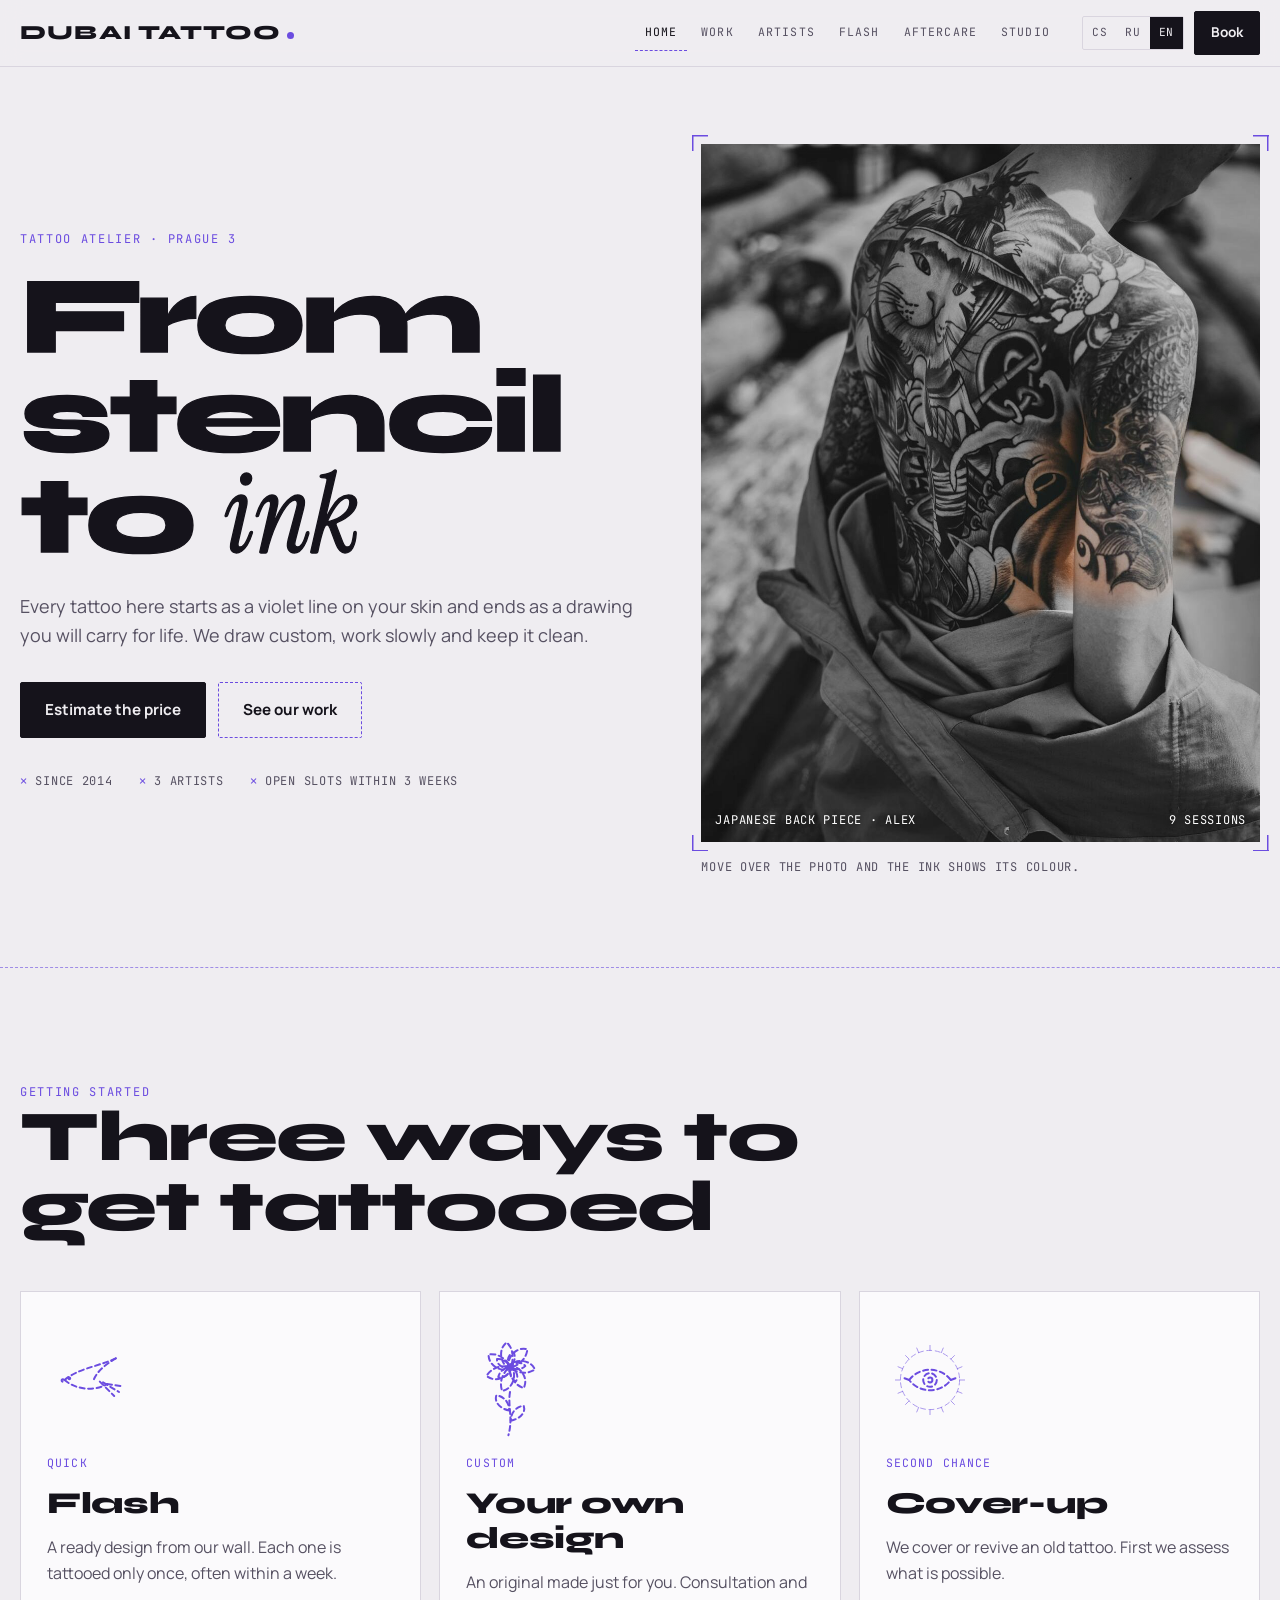
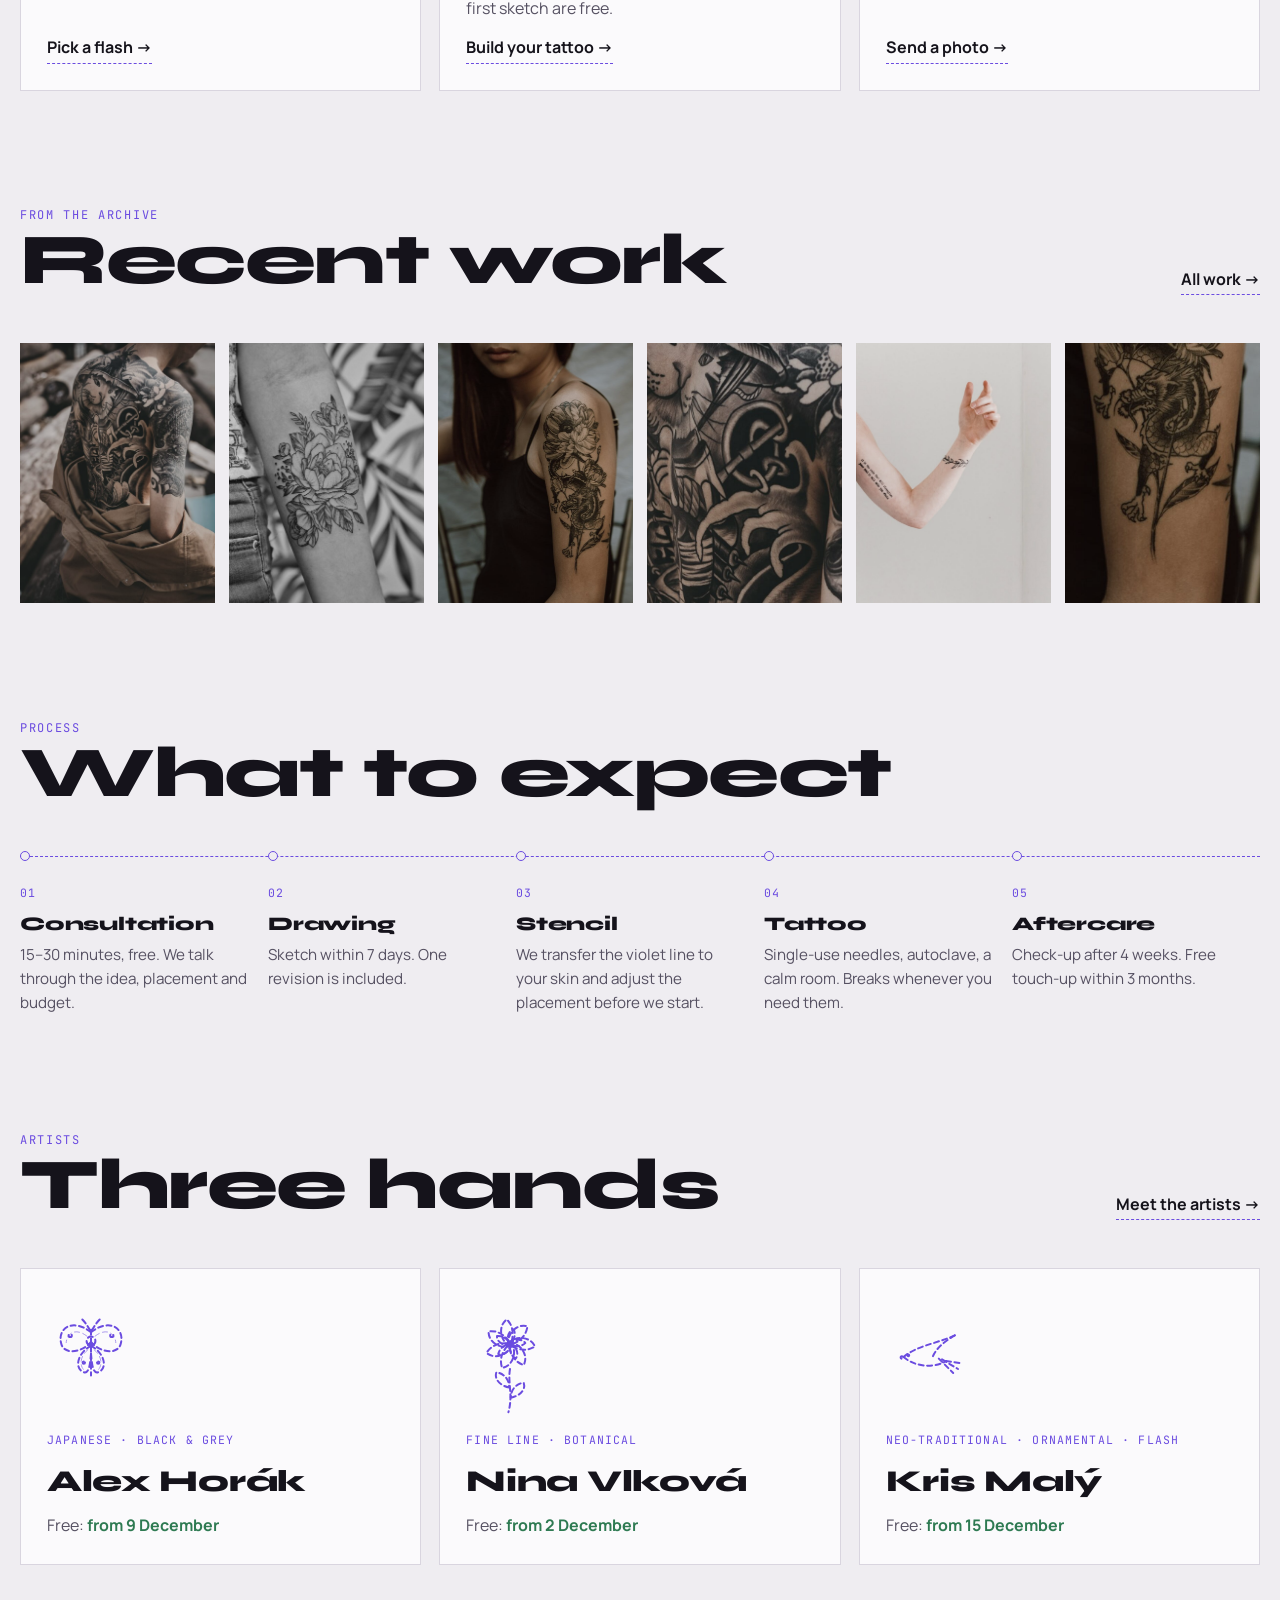
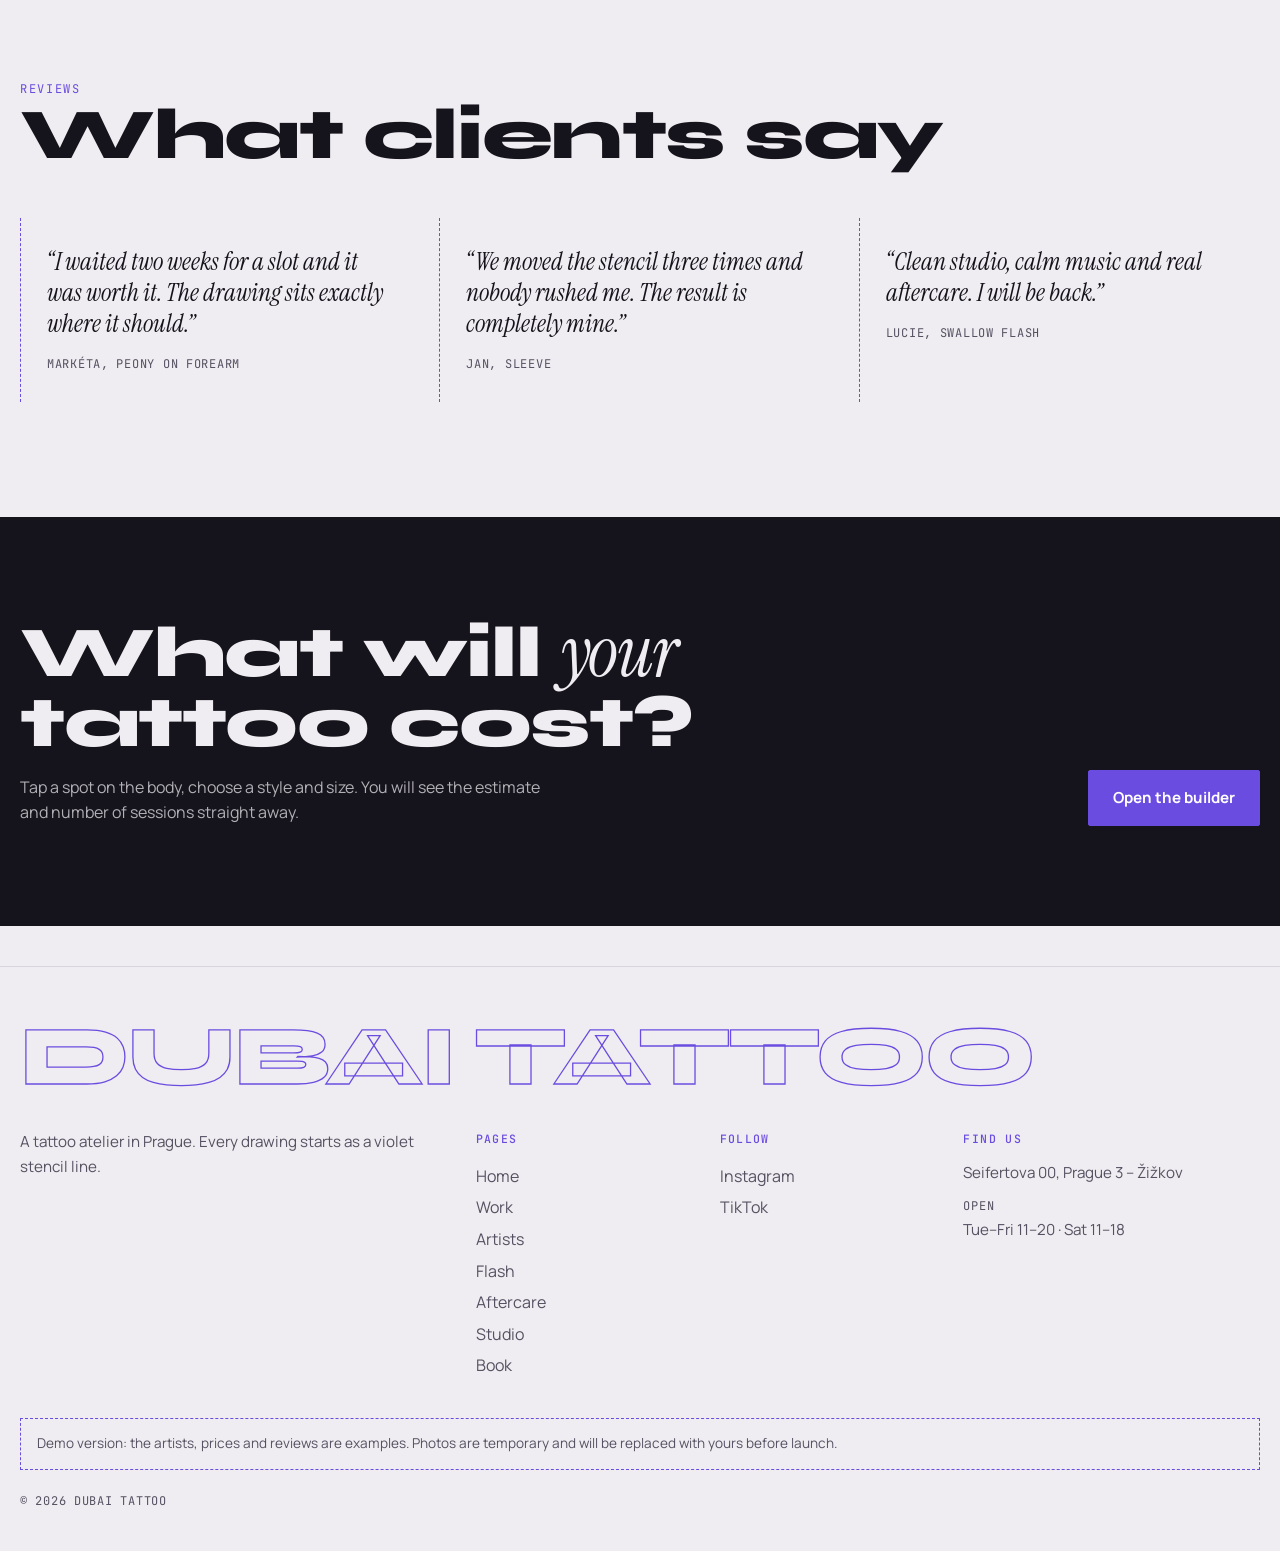
==== commit aa244ced: "Rename studio to Dubai Tattoo Replace the Atrament brand in titles, meta descriptions, header logo, " ====
--- a/atrament/index.html
+++ b/atrament/index.html
@@ -3,9 +3,9 @@
 <head>
 <meta charset="utf-8">
 <meta name="viewport" content="width=device-width,initial-scale=1,viewport-fit=cover">
-<title>Atrament</title>
+<title>Dubai Tattoo</title>
 <meta name="claude:viewport-fit-sides" content="cover">
-<meta name="description" content="Atrament – tetovací ateliér v Praze 3. Kresby na míru, flash, cover-up. Spočítejte si cenu tetování online.">
+<meta name="description" content="Dubai Tattoo – tetovací ateliér v Praze 3. Kresby na míru, flash, cover-up. Spočítejte si cenu tetování online.">
 <link rel="preconnect" href="https://fonts.googleapis.com"><link rel="preconnect" href="https://fonts.gstatic.com" crossorigin>
 <link rel="stylesheet" href="https://fonts.googleapis.com/css2?family=Instrument+Serif:ital@0;1&family=JetBrains+Mono:wght@400;500&family=Manrope:wght@400;500;600;700&family=Syne:wght@700;800&display=swap">
 <link rel="stylesheet" href="assets/site.css">
--- a/atrament/assets/site.css
+++ b/atrament/assets/site.css
@@ -91,7 +91,7 @@
 
 /* footer */
 .ftr{border-top:1px solid var(--line);padding-block:56px 40px;margin-top:40px}
-.ftr-word{overflow:hidden;white-space:nowrap;font-family:var(--f-display);font-weight:800;font-size:clamp(2rem,10.2vw,8.6rem);line-height:.8;letter-spacing:-.03em;color:transparent;-webkit-text-stroke:1.3px var(--stencil);margin-bottom:40px;user-select:none}
+.ftr-word{overflow:hidden;white-space:nowrap;font-family:var(--f-display);font-weight:800;font-size:clamp(1.5rem,6.6vw,5.6rem);line-height:.8;letter-spacing:-.03em;color:transparent;-webkit-text-stroke:1.3px var(--stencil);margin-bottom:40px;user-select:none}
 .ftr-grid{display:grid;grid-template-columns:2fr 1fr 1fr 1.4fr;gap:32px}
 .ftr-grid h4{font-family:var(--f-mono);font-size:.72rem;letter-spacing:.12em;text-transform:uppercase;color:var(--stencil);margin:0 0 12px;font-weight:500}
 .ftr-grid a{display:block;text-decoration:none;color:var(--ink-2);padding:3px 0}
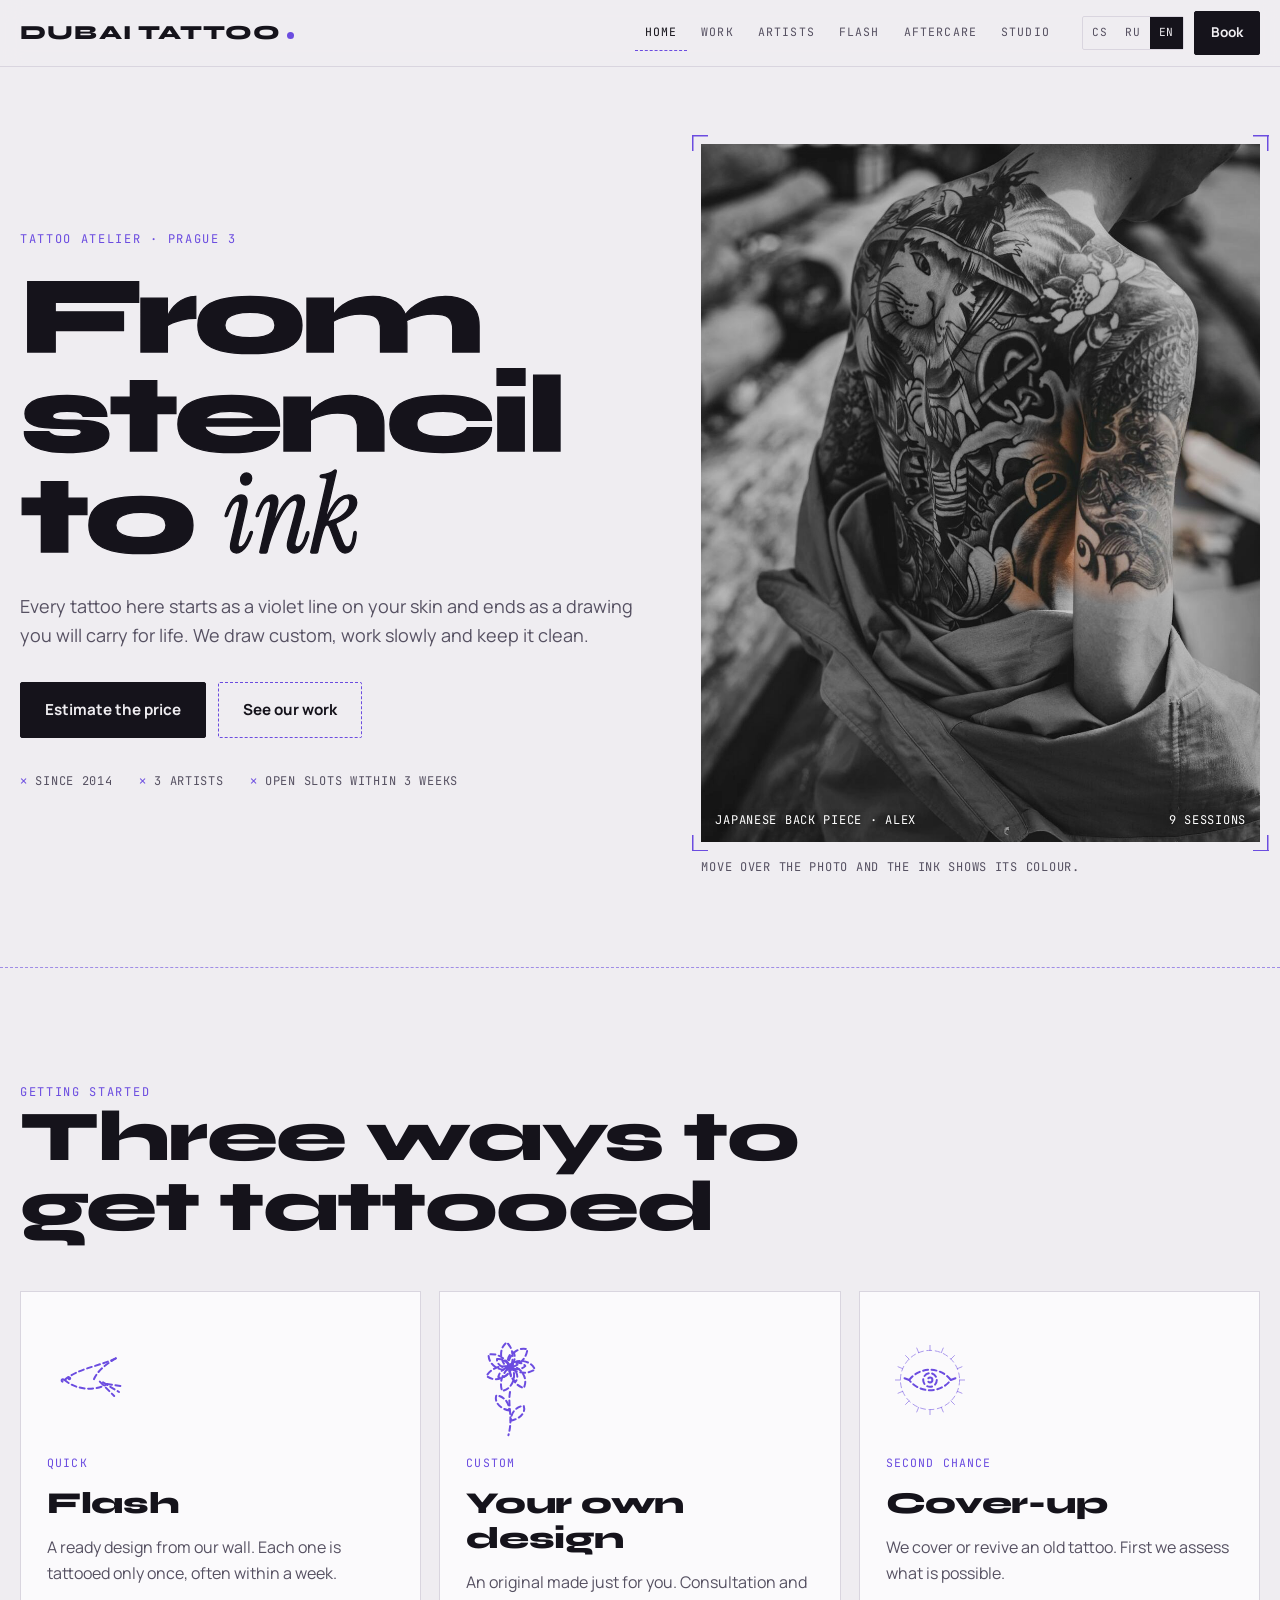
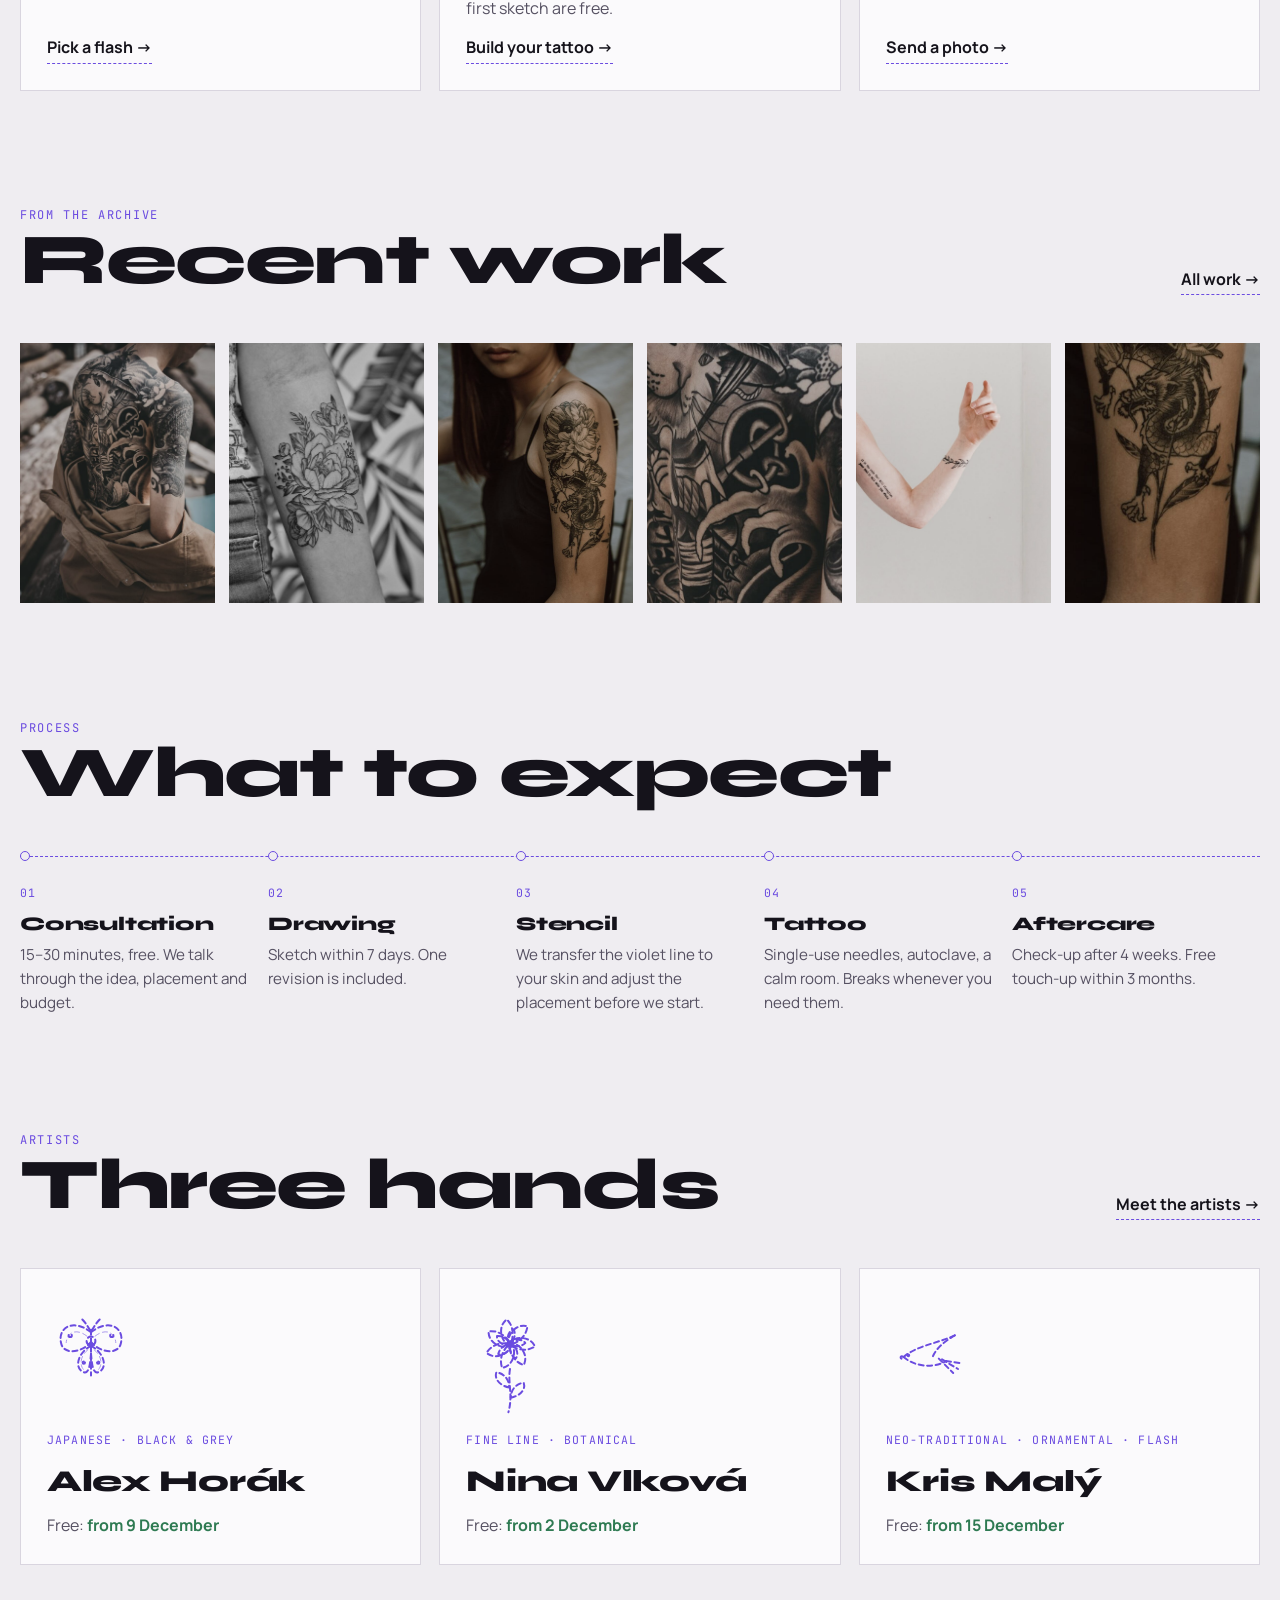
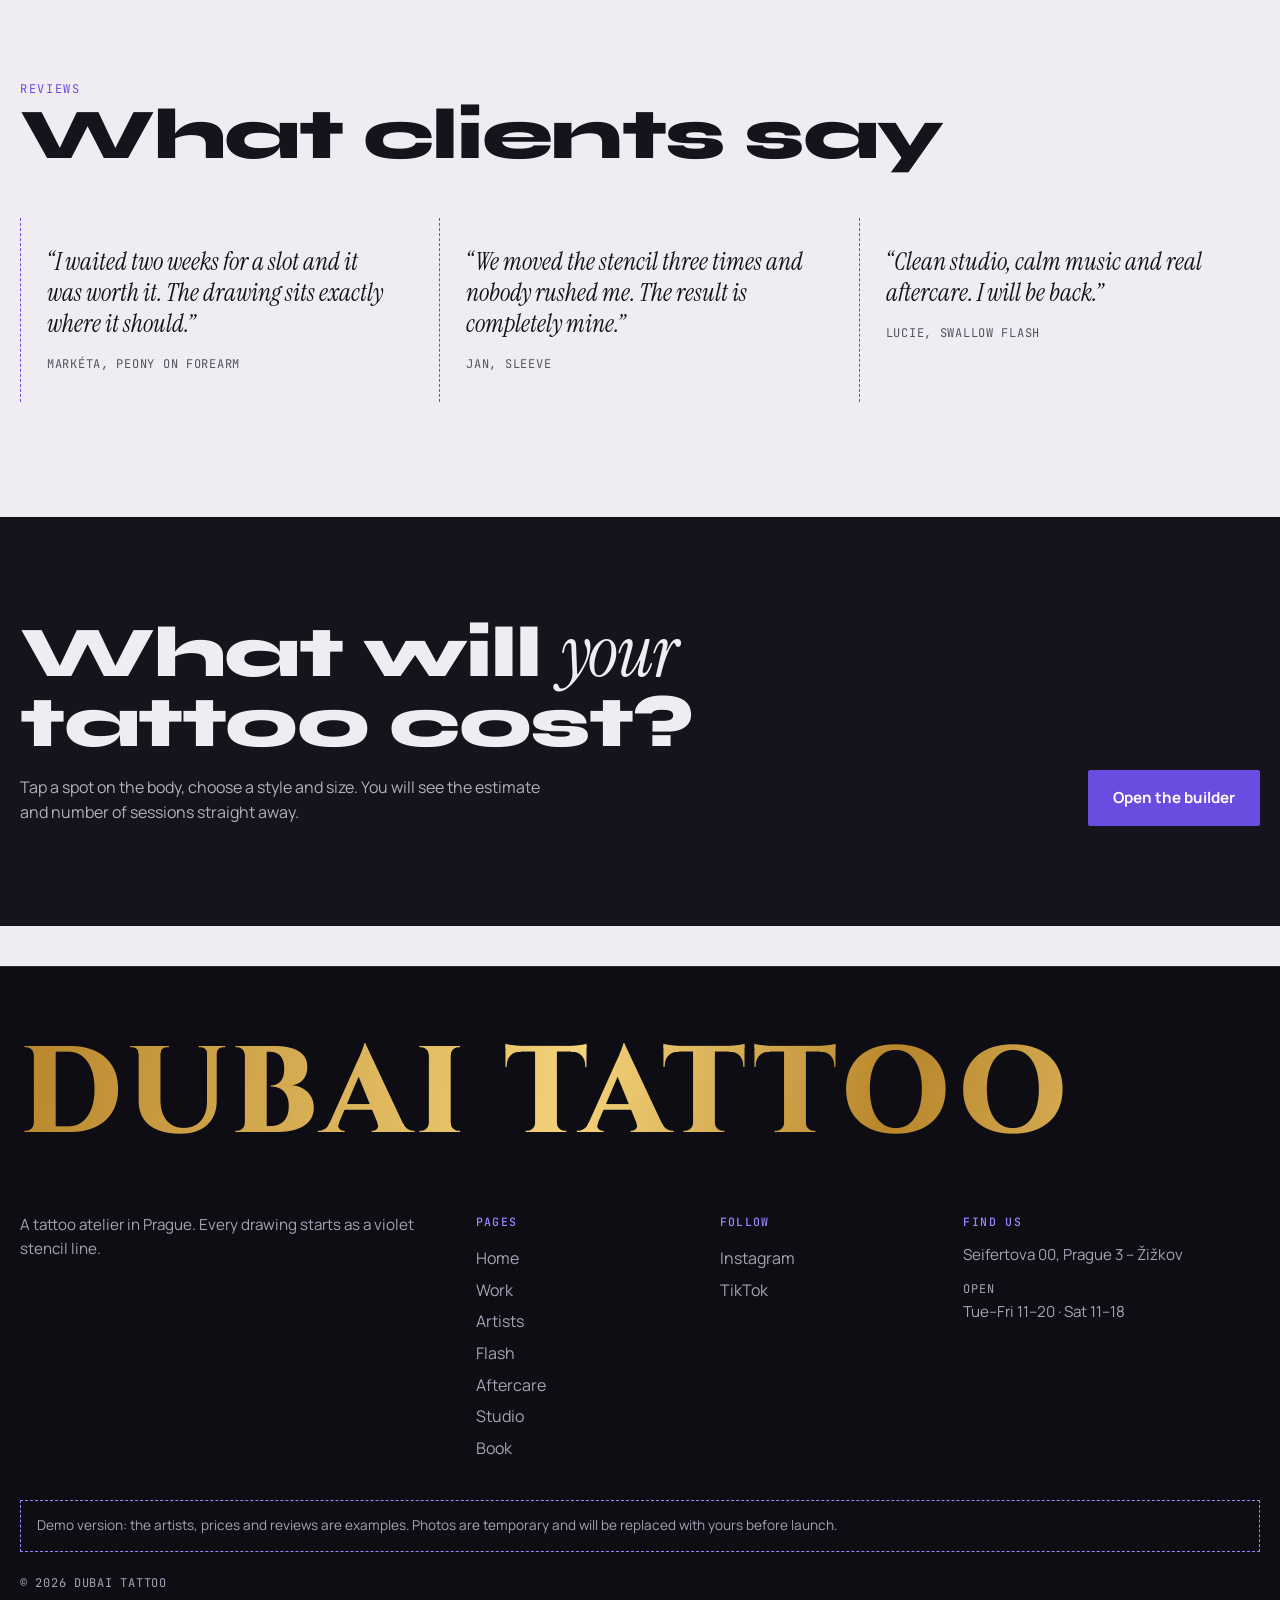
==== commit 7c380142: "Set footer wordmark in gold Cinzel on a dark band Use the client's pick from the font specimens (opt" ====
--- a/atrament/index.html
+++ b/atrament/index.html
@@ -7,7 +7,7 @@
 <meta name="claude:viewport-fit-sides" content="cover">
 <meta name="description" content="Dubai Tattoo – tetovací ateliér v Praze 3. Kresby na míru, flash, cover-up. Spočítejte si cenu tetování online.">
 <link rel="preconnect" href="https://fonts.googleapis.com"><link rel="preconnect" href="https://fonts.gstatic.com" crossorigin>
-<link rel="stylesheet" href="https://fonts.googleapis.com/css2?family=Instrument+Serif:ital@0;1&family=JetBrains+Mono:wght@400;500&family=Manrope:wght@400;500;600;700&family=Syne:wght@700;800&display=swap">
+<link rel="stylesheet" href="https://fonts.googleapis.com/css2?family=Cinzel:wght@800&family=Instrument+Serif:ital@0;1&family=JetBrains+Mono:wght@400;500&family=Manrope:wght@400;500;600;700&family=Syne:wght@700;800&display=swap">
 <link rel="stylesheet" href="assets/site.css">
 </head>
 <body data-page="home">
--- a/atrament/assets/site.css
+++ b/atrament/assets/site.css
@@ -90,8 +90,10 @@
 .menu-btn{display:none;background:none;border:1.5px dashed var(--stencil);padding:8px 12px;font-family:var(--f-mono);font-size:.72rem;letter-spacing:.1em;text-transform:uppercase;cursor:pointer}
 
 /* footer */
-.ftr{border-top:1px solid var(--line);padding-block:56px 40px;margin-top:40px}
-.ftr-word{overflow:hidden;white-space:nowrap;font-family:var(--f-display);font-weight:800;font-size:clamp(1.5rem,6.6vw,5.6rem);line-height:.8;letter-spacing:-.03em;color:transparent;-webkit-text-stroke:1.3px var(--stencil);margin-bottom:40px;user-select:none}
+/* footer is a fixed dark band in both themes, so the gold wordmark always sits on black */
+.ftr{--ink:#f1eef6;--ink-2:#a8a1b6;--stencil:#9c86ff;--line:#2a2633;--gold-1:#b8862b;--gold-2:#f3d27a;background:#0f0d14;color:var(--ink);border-top:1px solid var(--line);padding-block:64px 40px;margin-top:40px}
+.ftr-word{overflow:hidden;white-space:nowrap;font-family:'Cinzel',Georgia,'Times New Roman',serif;font-weight:800;font-size:clamp(1.8rem,9.6vw,8.4rem);line-height:1.05;letter-spacing:.04em;margin-bottom:48px;padding-bottom:.04em;user-select:none;
+  background:linear-gradient(100deg,var(--gold-1),var(--gold-2) 45%,var(--gold-1) 70%,var(--gold-2));-webkit-background-clip:text;background-clip:text;color:transparent}
 .ftr-grid{display:grid;grid-template-columns:2fr 1fr 1fr 1.4fr;gap:32px}
 .ftr-grid h4{font-family:var(--f-mono);font-size:.72rem;letter-spacing:.12em;text-transform:uppercase;color:var(--stencil);margin:0 0 12px;font-weight:500}
 .ftr-grid a{display:block;text-decoration:none;color:var(--ink-2);padding:3px 0}
